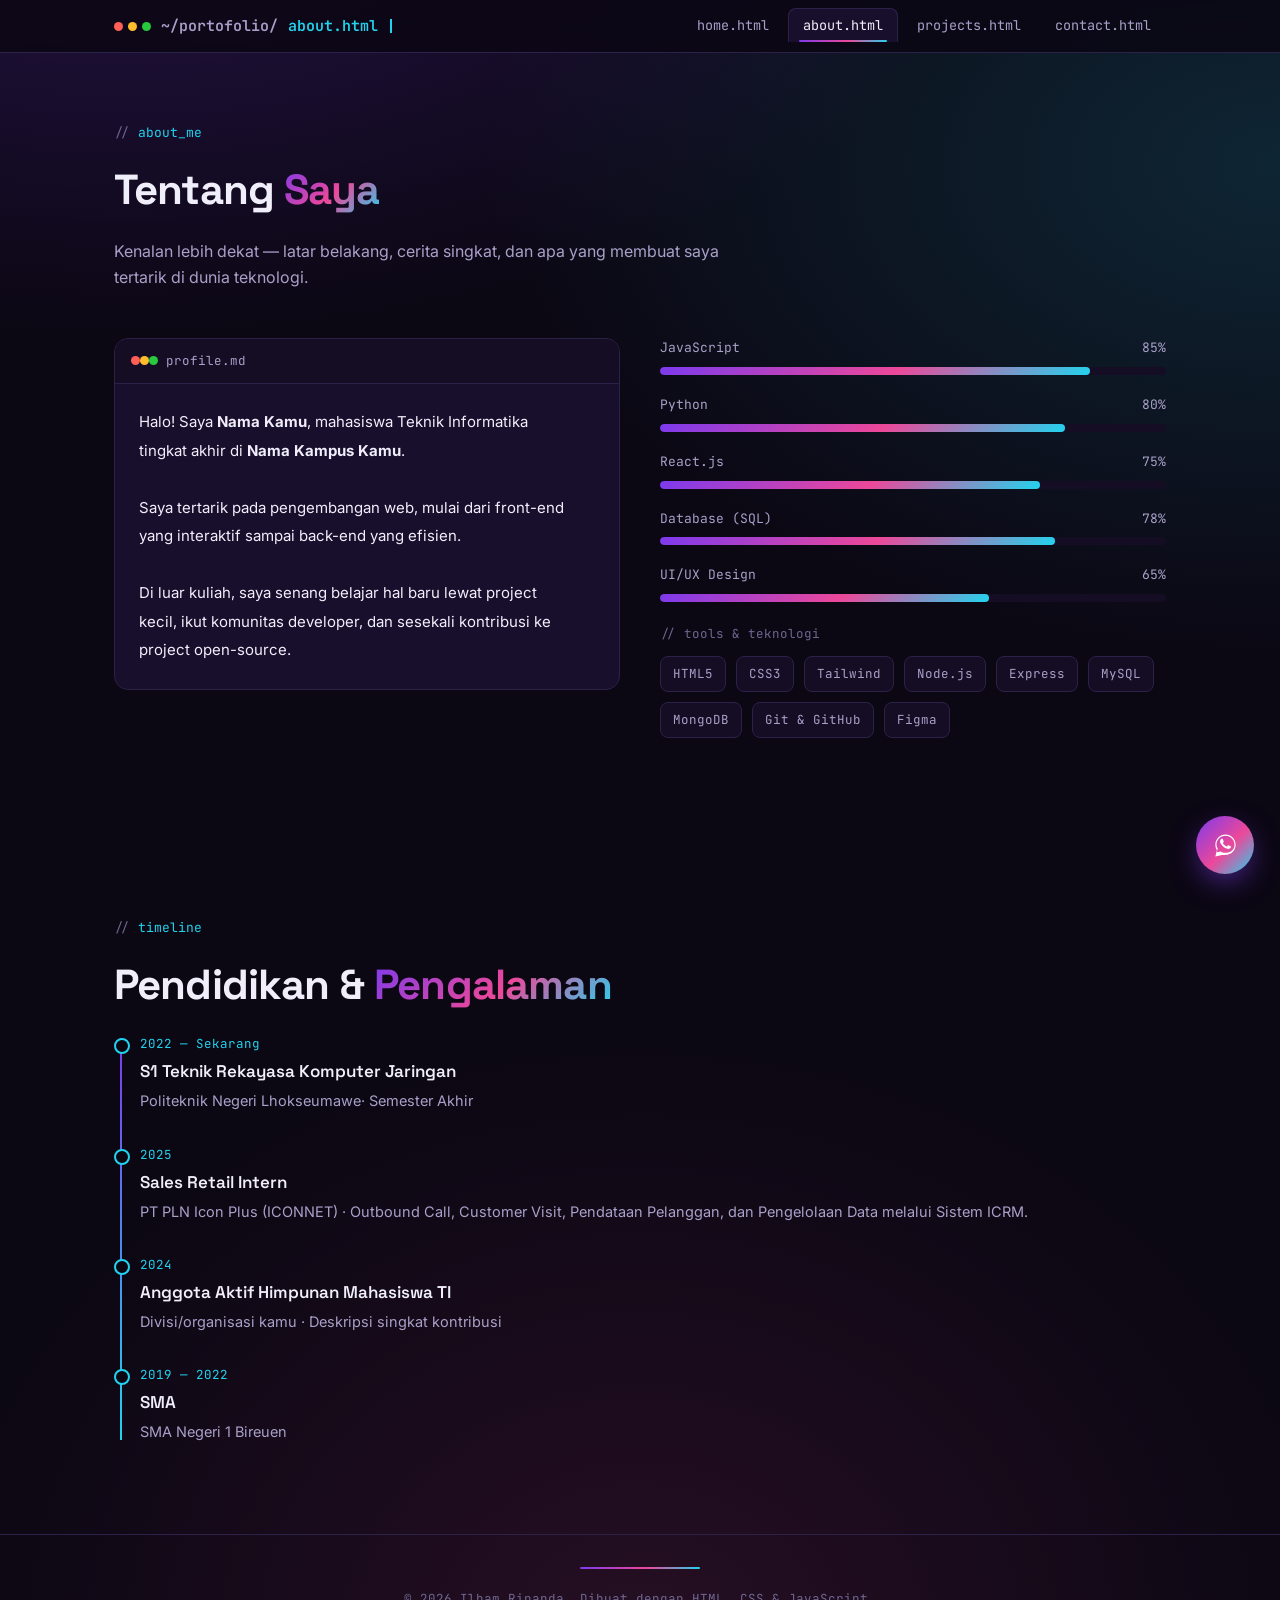
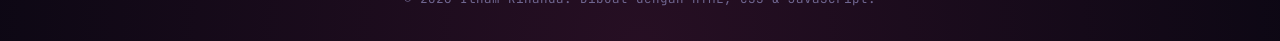
==== about.html @ 205ff051 "first commit: portfolio website" ====
<!DOCTYPE html>
<html lang="id">
<head>
<meta charset="UTF-8">
<meta name="viewport" content="width=device-width, initial-scale=1.0">
<title>Tentang Saya — Ilham Rinanda</title>
<link rel="stylesheet" href="style.css">
</head>
<body>

<nav class="navbar">
  <div class="nav-inner">
    <div class="logo">
      <span class="dots"><span></span><span></span><span></span></span>
      <span class="path">~/portofolio/</span><span class="filename">about.html</span><span class="cursor-blink"></span>
    </div>
    <button class="nav-toggle" aria-label="Buka menu">☰</button>
    <ul class="nav-tabs">
      <li><a href="index.html">home.html</a></li>
      <li><a href="about.html" class="active">about.html</a></li>
      <li><a href="projects.html">projects.html</a></li>
      <li><a href="contact.html">contact.html</a></li>
    </ul>
  </div>
</nav>

<!-- ============ ABOUT ============ -->
<section class="section" style="border-bottom:none; padding-top:70px;">
  <div class="container">
    <p class="section-label">about_me</p>
    <h2 class="section-title">Tentang <span class="gradient-text">Saya</span></h2>
    <p class="section-sub">
      Kenalan lebih dekat — latar belakang, cerita singkat, dan apa yang membuat saya
      tertarik di dunia teknologi.
    </p>

    <div class="two-col">
      <div class="window reveal">
        <div class="window-head">
          <span class="dots"><span></span><span></span><span></span></span>
          profile.md
        </div>
        <div class="window-body">
          <pre style="color: var(--text); font-family: var(--body); font-size: 15px; line-height: 1.9;">Halo! Saya <strong>Nama Kamu</strong>, mahasiswa Teknik Informatika
tingkat akhir di <strong>Nama Kampus Kamu</strong>.

Saya tertarik pada pengembangan web, mulai dari front-end
yang interaktif sampai back-end yang efisien. 

Di luar kuliah, saya senang belajar hal baru lewat project
kecil, ikut komunitas developer, dan sesekali kontribusi ke
project open-source.</pre>
        </div>
      </div>

      <div class="reveal">
        <div class="skill-group">
          <div class="skill-row"><span>JavaScript</span><span>85%</span></div>
          <div class="skill-bar"><div class="skill-fill" data-level="85"></div></div>

          <div class="skill-row"><span>Python</span><span>80%</span></div>
          <div class="skill-bar"><div class="skill-fill" data-level="80"></div></div>

          <div class="skill-row"><span>React.js</span><span>75%</span></div>
          <div class="skill-bar"><div class="skill-fill" data-level="75"></div></div>

          <div class="skill-row"><span>Database (SQL)</span><span>78%</span></div>
          <div class="skill-bar"><div class="skill-fill" data-level="78"></div></div>

          <div class="skill-row"><span>UI/UX Design</span><span>65%</span></div>
          <div class="skill-bar"><div class="skill-fill" data-level="65"></div></div>
        </div>

        <p style="font-family: var(--mono); font-size: 12.5px; color: var(--text-dim); margin-bottom: 12px;">// tools & teknologi</p>
        <div class="tag-cloud">
          <span class="tag">HTML5</span>
          <span class="tag">CSS3</span>
          <span class="tag">Tailwind</span>
          <span class="tag">Node.js</span>
          <span class="tag">Express</span>
          <span class="tag">MySQL</span>
          <span class="tag">MongoDB</span>
          <span class="tag">Git & GitHub</span>
          <span class="tag">Figma</span>
        </div>
      </div>
    </div>
  </div>
</section>

<!-- ============ TIMELINE PENDIDIKAN & PENGALAMAN ============ -->
<section class="section">
  <div class="container">
    <p class="section-label">timeline</p>
    <h2 class="section-title">Pendidikan &amp; <span class="gradient-text">Pengalaman</span></h2>

    <div class="timeline reveal">
      <div class="timeline-item">
        <p class="timeline-date">2022 — Sekarang</p>
        <h3 class="timeline-title">S1 Teknik Rekayasa Komputer Jaringan</h3>
        <p class="timeline-sub">Politeknik Negeri Lhokseumawe· Semester Akhir</p>
      </div>
      <div class="timeline-item">
        <p class="timeline-date">2025</p>
       <h3 class="timeline-title">Sales Retail Intern</h3>
<p class="timeline-sub">
PT PLN Icon Plus (ICONNET) · Outbound Call, Customer Visit, Pendataan Pelanggan, dan Pengelolaan Data melalui Sistem ICRM.
</p>
      </div>
      <div class="timeline-item">
        <p class="timeline-date">2024</p>
        <h3 class="timeline-title">Anggota Aktif Himpunan Mahasiswa TI</h3>
        <p class="timeline-sub">Divisi/organisasi kamu · Deskripsi singkat kontribusi</p>
      </div>
      <div class="timeline-item">
        <p class="timeline-date">2019 — 2022</p>
        <h3 class="timeline-title">SMA </h3>
        <p class="timeline-sub">SMA Negeri 1 Bireuen</p>
      </div>
    </div>
  </div>
</section>

<footer>
  <div class="gradient-line"></div>
  <p>&copy; 2026 Ilham Rinanda. Dibuat dengan HTML, CSS &amp; JavaScript.</p>
</footer>

<a class="wa-float" href="https://wa.me/6282179446793?text=Halo%2C%20saya%20ingin%20bertanya" target="_blank" rel="noopener" aria-label="Hubungi via WhatsApp">
  <span class="wa-tooltip">Chat via WhatsApp</span>
  <svg viewBox="0 0 32 32"><path d="M16.004 3C9.376 3 4 8.373 4 15c0 2.34.68 4.52 1.86 6.36L4 29l7.82-1.82A11.93 11.93 0 0 0 16 27c6.63 0 12-5.37 12-12S22.63 3 16 3zm0 21.7c-1.9 0-3.7-.5-5.26-1.44l-.38-.22-4.64 1.08 1.1-4.52-.25-.4A9.66 9.66 0 0 1 5.3 15c0-5.9 4.8-10.7 10.7-10.7S26.7 9.1 26.7 15 21.9 24.7 16 24.7zm5.85-8.02c-.32-.16-1.9-.94-2.2-1.05-.3-.11-.5-.16-.72.16-.21.32-.82 1.05-1 1.26-.19.21-.37.24-.69.08-.32-.16-1.34-.5-2.55-1.6-.94-.85-1.58-1.9-1.76-2.22-.18-.32-.02-.5.14-.65.14-.14.32-.37.48-.56.16-.19.21-.32.32-.53.11-.21.05-.4-.02-.56-.08-.16-.72-1.74-.99-2.38-.26-.62-.53-.54-.72-.55h-.61c-.21 0-.56.08-.85.4-.29.32-1.11 1.08-1.11 2.64s1.14 3.06 1.3 3.27c.16.21 2.24 3.42 5.42 4.8.76.33 1.35.53 1.81.67.76.24 1.45.21 2 .13.61-.09 1.9-.78 2.17-1.53.27-.75.27-1.4.19-1.53-.08-.13-.29-.21-.61-.37z"/></svg>
</a>

<script src="script.js"></script>
</body>
</html>
---- style.css ----
/* =========================================================
   PORTOFOLIO — TEMA "CODE EDITOR" GRADIENT COLORFUL
   Ganti variabel di :root untuk ubah warna secara global
   ========================================================= */

@import url('https://fonts.googleapis.com/css2?family=Space+Grotesk:wght@500;600;700&family=Inter:wght@400;500;600&family=JetBrains+Mono:wght@400;500;600&display=swap');

:root {
  --bg: #0b0713;
  --bg-alt: #140d24;
  --bg-card: #170f2b;
  --border: #2c2149;

  --primary: #7c3aed;   /* violet */
  --secondary: #ec4899; /* pink/magenta */
  --accent: #22d3ee;    /* cyan */
  --amber: #fbbf24;     /* dipakai sangat sedikit, untuk highlight */

  --text: #f1eefb;
  --text-muted: #a9a0c9;
  --text-dim: #6f6690;

  --gradient: linear-gradient(135deg, var(--primary), var(--secondary) 55%, var(--accent));
  --gradient-soft: linear-gradient(135deg, rgba(124,58,237,0.15), rgba(236,72,153,0.15) 55%, rgba(34,211,238,0.15));

  --radius: 14px;
  --mono: 'JetBrains Mono', monospace;
  --display: 'Space Grotesk', sans-serif;
  --body: 'Inter', sans-serif;
}

* { box-sizing: border-box; margin: 0; padding: 0; }

html { scroll-behavior: smooth; }

body {
  background: var(--bg);
  background-image:
    radial-gradient(ellipse 900px 500px at 10% -10%, rgba(124,58,237,0.25), transparent),
    radial-gradient(ellipse 800px 500px at 100% 10%, rgba(34,211,238,0.15), transparent),
    radial-gradient(ellipse 700px 600px at 50% 100%, rgba(236,72,153,0.12), transparent);
  color: var(--text);
  font-family: var(--body);
  line-height: 1.6;
  min-height: 100vh;
}

a { color: inherit; text-decoration: none; }
ul { list-style: none; }
img { max-width: 100%; display: block; }

::selection { background: var(--primary); color: #fff; }

:focus-visible {
  outline: 2px solid var(--accent);
  outline-offset: 3px;
}

.container {
  max-width: 1100px;
  margin: 0 auto;
  padding: 0 24px;
}

/* ---------- SCROLLBAR ---------- */
::-webkit-scrollbar { width: 10px; }
::-webkit-scrollbar-track { background: var(--bg); }
::-webkit-scrollbar-thumb { background: var(--border); border-radius: 10px; }

/* ---------- NAVBAR (gaya tab editor) ---------- */
.navbar {
  position: sticky;
  top: 0;
  z-index: 100;
  background: rgba(11, 7, 19, 0.85);
  backdrop-filter: blur(10px);
  border-bottom: 1px solid var(--border);
}

.nav-inner {
  display: flex;
  align-items: center;
  justify-content: space-between;
  padding: 14px 24px;
  max-width: 1100px;
  margin: 0 auto;
  gap: 20px;
}

.logo {
  display: flex;
  align-items: center;
  gap: 10px;
  font-family: var(--mono);
  font-weight: 600;
  font-size: 15px;
  white-space: nowrap;
}

.logo .dots { display: flex; gap: 5px; }
.dots span {
  width: 9px; height: 9px; border-radius: 50%;
  display: inline-block;
}
.dots span:nth-child(1) { background: #ff5f56; }
.dots span:nth-child(2) { background: #ffbd2e; }
.dots span:nth-child(3) { background: #27c93f; }

.logo .path { color: var(--text-muted); }
.logo .filename { color: var(--accent); }
.cursor-blink {
  display: inline-block;
  width: 2px;
  height: 14px;
  background: var(--accent);
  margin-left: 2px;
  animation: blink 1s steps(1) infinite;
  vertical-align: middle;
}
@keyframes blink { 50% { opacity: 0; } }

.nav-tabs {
  display: flex;
  gap: 4px;
  font-family: var(--mono);
  font-size: 13.5px;
  flex-wrap: wrap;
}

.nav-tabs a {
  padding: 7px 14px;
  border-radius: 8px 8px 0 0;
  color: var(--text-muted);
  border: 1px solid transparent;
  transition: all .2s ease;
  position: relative;
}

.nav-tabs a:hover { color: var(--text); background: var(--bg-card); }

.nav-tabs a.active {
  color: var(--text);
  background: var(--bg-card);
  border-color: var(--border);
  border-bottom-color: var(--bg-card);
}

.nav-tabs a.active::after {
  content: '';
  position: absolute;
  left: 10px; right: 10px; bottom: -1px;
  height: 2px;
  background: var(--gradient);
  border-radius: 2px;
}

.nav-toggle {
  display: none;
  background: none;
  border: 1px solid var(--border);
  color: var(--text);
  border-radius: 8px;
  padding: 8px 10px;
  font-family: var(--mono);
  cursor: pointer;
}

/* ---------- SECTION HELPERS ---------- */
.section {
  padding: 90px 0;
  border-bottom: 1px solid var(--border);
}

.section-label {
  font-family: var(--mono);
  font-size: 13px;
  color: var(--accent);
  margin-bottom: 12px;
  display: flex;
  align-items: center;
  gap: 8px;
}
.section-label::before { content: '//'; color: var(--text-dim); }

.section-title {
  font-family: var(--display);
  font-size: clamp(28px, 4vw, 42px);
  font-weight: 700;
  margin-bottom: 16px;
  letter-spacing: -0.02em;
}

.gradient-text {
  background: var(--gradient);
  -webkit-background-clip: text;
  background-clip: text;
  color: transparent;
}

.section-sub {
  color: var(--text-muted);
  max-width: 620px;
  margin-bottom: 48px;
  font-size: 16px;
}

/* ---------- BUTTONS ---------- */
.btn {
  display: inline-flex;
  align-items: center;
  gap: 8px;
  padding: 13px 26px;
  border-radius: 10px;
  font-family: var(--mono);
  font-size: 14px;
  font-weight: 500;
  cursor: pointer;
  transition: transform .2s ease, box-shadow .2s ease;
  border: 1px solid transparent;
}

.btn:hover { transform: translateY(-2px); }

.btn-primary {
  background: var(--gradient);
  color: #fff;
  box-shadow: 0 8px 24px -8px rgba(124, 58, 237, 0.6);
}
.btn-primary:hover { box-shadow: 0 12px 28px -8px rgba(236, 72, 153, 0.55); }

.btn-outline {
  background: transparent;
  border-color: var(--border);
  color: var(--text);
}
.btn-outline:hover { border-color: var(--accent); color: var(--accent); }

/* ---------- HERO ---------- */
.hero {
  padding: 110px 0 90px;
  border-bottom: 1px solid var(--border);
}

.hero-prompt {
  font-family: var(--mono);
  color: var(--text-dim);
  font-size: 14px;
  margin-bottom: 18px;
}
.hero-prompt .sym { color: var(--secondary); }

.hero-title {
  font-family: var(--display);
  font-size: clamp(36px, 7vw, 64px);
  font-weight: 700;
  letter-spacing: -0.03em;
  line-height: 1.05;
  margin-bottom: 18px;
}

.hero-role {
  font-family: var(--mono);
  font-size: clamp(15px, 2vw, 19px);
  color: var(--text-muted);
  margin-bottom: 26px;
}
.hero-role .bracket { color: var(--accent); }

.hero-desc {
  max-width: 560px;
  color: var(--text-muted);
  margin-bottom: 36px;
}

.hero-actions { display: flex; gap: 14px; flex-wrap: wrap; margin-bottom: 40px; }

.hero-socials {
  display: flex;
  gap: 16px;
  font-family: var(--mono);
  font-size: 13px;
  color: var(--text-muted);
}
.hero-socials a { display: flex; align-items: center; gap: 6px; transition: color .2s; }
.hero-socials a:hover { color: var(--accent); }
.hero-socials svg { width: 16px; height: 16px; }

/* ---------- TERMINAL / CARD WINDOW ---------- */
.window {
  background: var(--bg-card);
  border: 1px solid var(--border);
  border-radius: var(--radius);
  overflow: hidden;
}

.window-head {
  display: flex;
  align-items: center;
  gap: 8px;
  padding: 12px 16px;
  background: var(--bg-alt);
  border-bottom: 1px solid var(--border);
  font-family: var(--mono);
  font-size: 12.5px;
  color: var(--text-muted);
}

.window-body { padding: 24px; }

.window-body pre {
  font-family: var(--mono);
  font-size: 13.5px;
  color: var(--text-muted);
  white-space: pre-wrap;
  line-height: 1.8;
}
.window-body .key { color: var(--accent); }
.window-body .str { color: var(--amber); }
.window-body .punct { color: var(--text-dim); }

/* ---------- GRID LAYOUTS ---------- */
.two-col {
  display: grid;
  grid-template-columns: 1fr 1fr;
  gap: 40px;
  align-items: start;
}

@media (max-width: 800px) {
  .two-col { grid-template-columns: 1fr; }
}

/* ---------- SKILLS ---------- */
.skill-group { margin-bottom: 22px; }
.skill-group:last-child { margin-bottom: 0; }

.skill-row {
  display: flex;
  justify-content: space-between;
  font-family: var(--mono);
  font-size: 13px;
  margin-bottom: 8px;
  color: var(--text-muted);
}

.skill-bar {
  height: 8px;
  border-radius: 6px;
  background: var(--bg-alt);
  overflow: hidden;
  margin-bottom: 20px;
}

.skill-fill {
  height: 100%;
  border-radius: 6px;
  background: var(--gradient);
  width: 0%;
  transition: width 1.2s ease;
}

.tag-cloud { display: flex; flex-wrap: wrap; gap: 10px; }

.tag {
  font-family: var(--mono);
  font-size: 12.5px;
  padding: 7px 12px;
  border-radius: 8px;
  background: var(--bg-alt);
  border: 1px solid var(--border);
  color: var(--text-muted);
}

/* ---------- TIMELINE (education/experience) ---------- */
.timeline { position: relative; padding-left: 26px; }
.timeline::before {
  content: '';
  position: absolute;
  left: 6px; top: 4px; bottom: 4px;
  width: 2px;
  background: linear-gradient(var(--primary), var(--accent));
}

.timeline-item { position: relative; margin-bottom: 32px; }
.timeline-item:last-child { margin-bottom: 0; }

.timeline-item::before {
  content: '';
  position: absolute;
  left: -26px; top: 4px;
  width: 12px; height: 12px;
  border-radius: 50%;
  background: var(--bg);
  border: 2px solid var(--accent);
}

.timeline-date {
  font-family: var(--mono);
  font-size: 12.5px;
  color: var(--accent);
  margin-bottom: 4px;
}

.timeline-title { font-family: var(--display); font-weight: 600; font-size: 17px; margin-bottom: 4px; }
.timeline-sub { color: var(--text-muted); font-size: 14.5px; }

/* ---------- PROJECT CARDS (gaya file di editor) ---------- */
.project-grid {
  display: grid;
  grid-template-columns: repeat(auto-fit, minmax(300px, 1fr));
  gap: 24px;
}

.project-card {
  background: var(--bg-card);
  border: 1px solid var(--border);
  border-radius: var(--radius);
  overflow: hidden;
  transition: transform .25s ease, border-color .25s ease;
  display: flex;
  flex-direction: column;
}

.project-card:hover {
  transform: translateY(-6px);
  border-color: var(--accent);
}

.project-thumb {
  height: 150px;
  background: var(--gradient-soft);
  display: flex;
  align-items: center;
  justify-content: center;
  font-family: var(--mono);
  font-size: 13px;
  color: var(--text-dim);
  border-bottom: 1px solid var(--border);
}

.project-body { padding: 20px; flex: 1; display: flex; flex-direction: column; }

.project-name {
  font-family: var(--mono);
  font-size: 12px;
  color: var(--secondary);
  margin-bottom: 8px;
}

.project-title {
  font-family: var(--display);
  font-weight: 600;
  font-size: 18.5px;
  margin-bottom: 10px;
}

.project-desc {
  color: var(--text-muted);
  font-size: 14.5px;
  margin-bottom: 16px;
  flex: 1;
}

.project-tags {
  display: flex;
  flex-wrap: wrap;
  gap: 8px;
  margin-bottom: 18px;
}

.project-tags .tag { font-size: 11.5px; padding: 5px 10px; }

.project-links {
  display: flex;
  gap: 16px;
  font-family: var(--mono);
  font-size: 13px;
}
.project-links a { color: var(--accent); display: flex; align-items: center; gap: 6px; }
.project-links a:hover { text-decoration: underline; }

/* ---------- CONTACT ---------- */
.contact-grid {
  display: grid;
  grid-template-columns: 1fr 1fr;
  gap: 40px;
}
@media (max-width: 800px) { .contact-grid { grid-template-columns: 1fr; } }

.contact-list { display: flex; flex-direction: column; gap: 14px; }

.contact-item {
  display: flex;
  align-items: center;
  gap: 14px;
  padding: 14px 18px;
  background: var(--bg-card);
  border: 1px solid var(--border);
  border-radius: 12px;
  transition: border-color .2s ease, transform .2s ease;
}
.contact-item:hover { border-color: var(--accent); transform: translateX(4px); }

.contact-icon {
  width: 38px; height: 38px;
  border-radius: 9px;
  display: flex; align-items: center; justify-content: center;
  background: var(--gradient-soft);
  flex-shrink: 0;
}
.contact-icon svg { width: 19px; height: 19px; }

.contact-text .label { font-family: var(--mono); font-size: 11.5px; color: var(--text-dim); }
.contact-text .value { font-size: 14.5px; color: var(--text); }

/* ---------- FORM ---------- */
.form-group { margin-bottom: 18px; }
.form-group label {
  display: block;
  font-family: var(--mono);
  font-size: 12.5px;
  color: var(--text-muted);
  margin-bottom: 8px;
}
.form-group label .sym { color: var(--secondary); }

.form-group input,
.form-group textarea {
  width: 100%;
  padding: 12px 14px;
  background: var(--bg-alt);
  border: 1px solid var(--border);
  border-radius: 9px;
  color: var(--text);
  font-family: var(--body);
  font-size: 14px;
  transition: border-color .2s ease;
}
.form-group input:focus,
.form-group textarea:focus { border-color: var(--accent); outline: none; }
.form-group textarea { resize: vertical; min-height: 120px; }

/* ---------- FOOTER ---------- */
footer {
  padding: 32px 0;
  text-align: center;
  font-family: var(--mono);
  font-size: 12.5px;
  color: var(--text-dim);
}
footer .gradient-line {
  height: 2px;
  background: var(--gradient);
  max-width: 120px;
  margin: 0 auto 20px;
  border-radius: 2px;
}

/* ---------- WHATSAPP FLOATING BUTTON ---------- */
.wa-float {
  position: fixed;
  bottom: 26px;
  right: 26px;
  width: 58px;
  height: 58px;
  border-radius: 50%;
  background: var(--gradient);
  display: flex;
  align-items: center;
  justify-content: center;
  z-index: 200;
  box-shadow: 0 10px 30px -6px rgba(124, 58, 237, 0.7);
  animation: float-pulse 2.6s ease-in-out infinite;
}
.wa-float svg { width: 27px; height: 27px; fill: #fff; }

.wa-float::before {
  content: '';
  position: absolute;
  inset: -6px;
  border-radius: 50%;
  border: 2px solid var(--accent);
  opacity: 0;
  animation: ring-pulse 2.6s ease-out infinite;
}

@keyframes float-pulse {
  0%, 100% { transform: translateY(0); }
  50% { transform: translateY(-5px); }
}
@keyframes ring-pulse {
  0% { opacity: 0.6; transform: scale(0.9); }
  80% { opacity: 0; transform: scale(1.3); }
  100% { opacity: 0; }
}

.wa-tooltip {
  position: absolute;
  right: 70px;
  background: var(--bg-card);
  border: 1px solid var(--border);
  padding: 8px 14px;
  border-radius: 8px;
  font-family: var(--mono);
  font-size: 12.5px;
  white-space: nowrap;
  opacity: 0;
  pointer-events: none;
  transition: opacity .2s ease;
}
.wa-float:hover .wa-tooltip { opacity: 1; }

/* ---------- REDUCED MOTION ---------- */
@media (prefers-reduced-motion: reduce) {
  * { animation: none !important; transition: none !important; }
  html { scroll-behavior: auto; }
}

/* ---------- RESPONSIVE NAV ---------- */
@media (max-width: 720px) {
  .nav-toggle { display: block; }
  .nav-tabs {
    position: absolute;
    top: 100%; left: 0; right: 0;
    background: var(--bg);
    border-bottom: 1px solid var(--border);
    flex-direction: column;
    padding: 10px;
    display: none;
  }
  .nav-tabs.open { display: flex; }
  .nav-tabs a { border-radius: 8px; }
  .hero-actions { flex-direction: column; align-items: flex-start; }
}
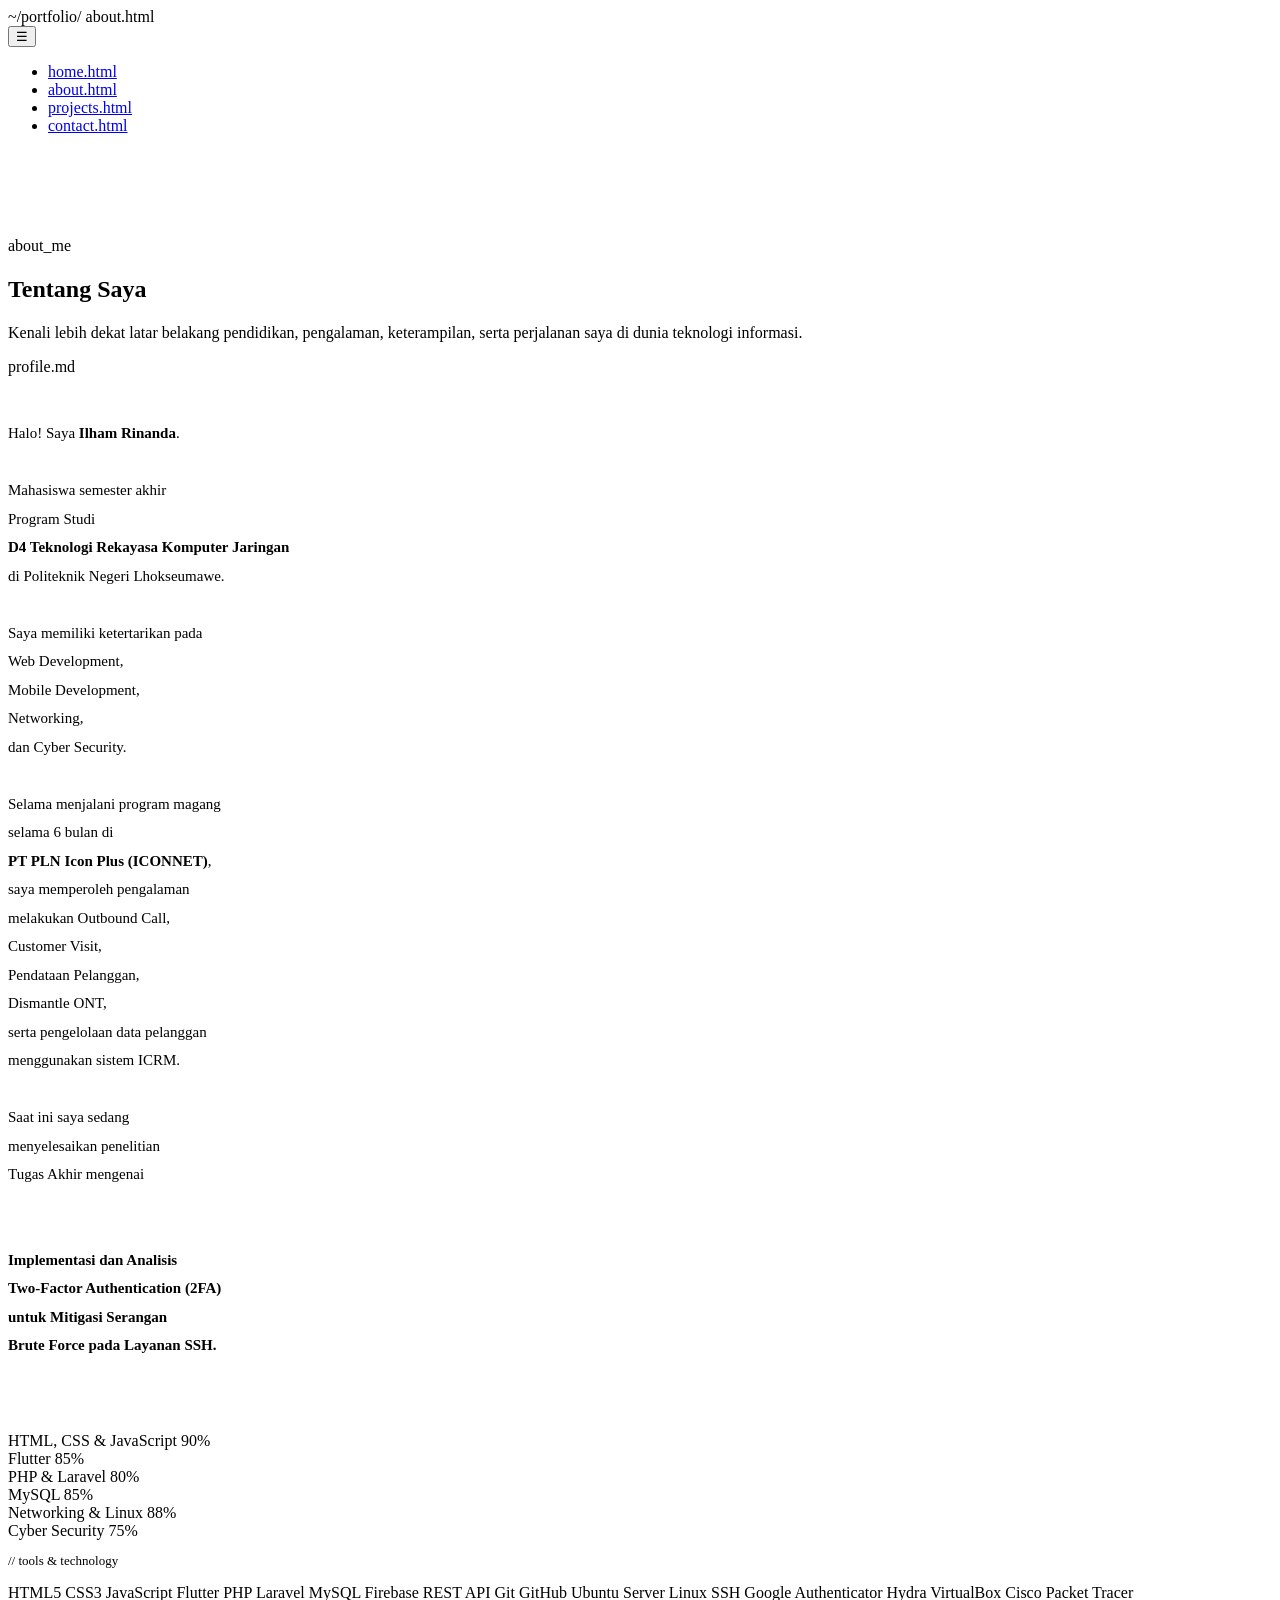
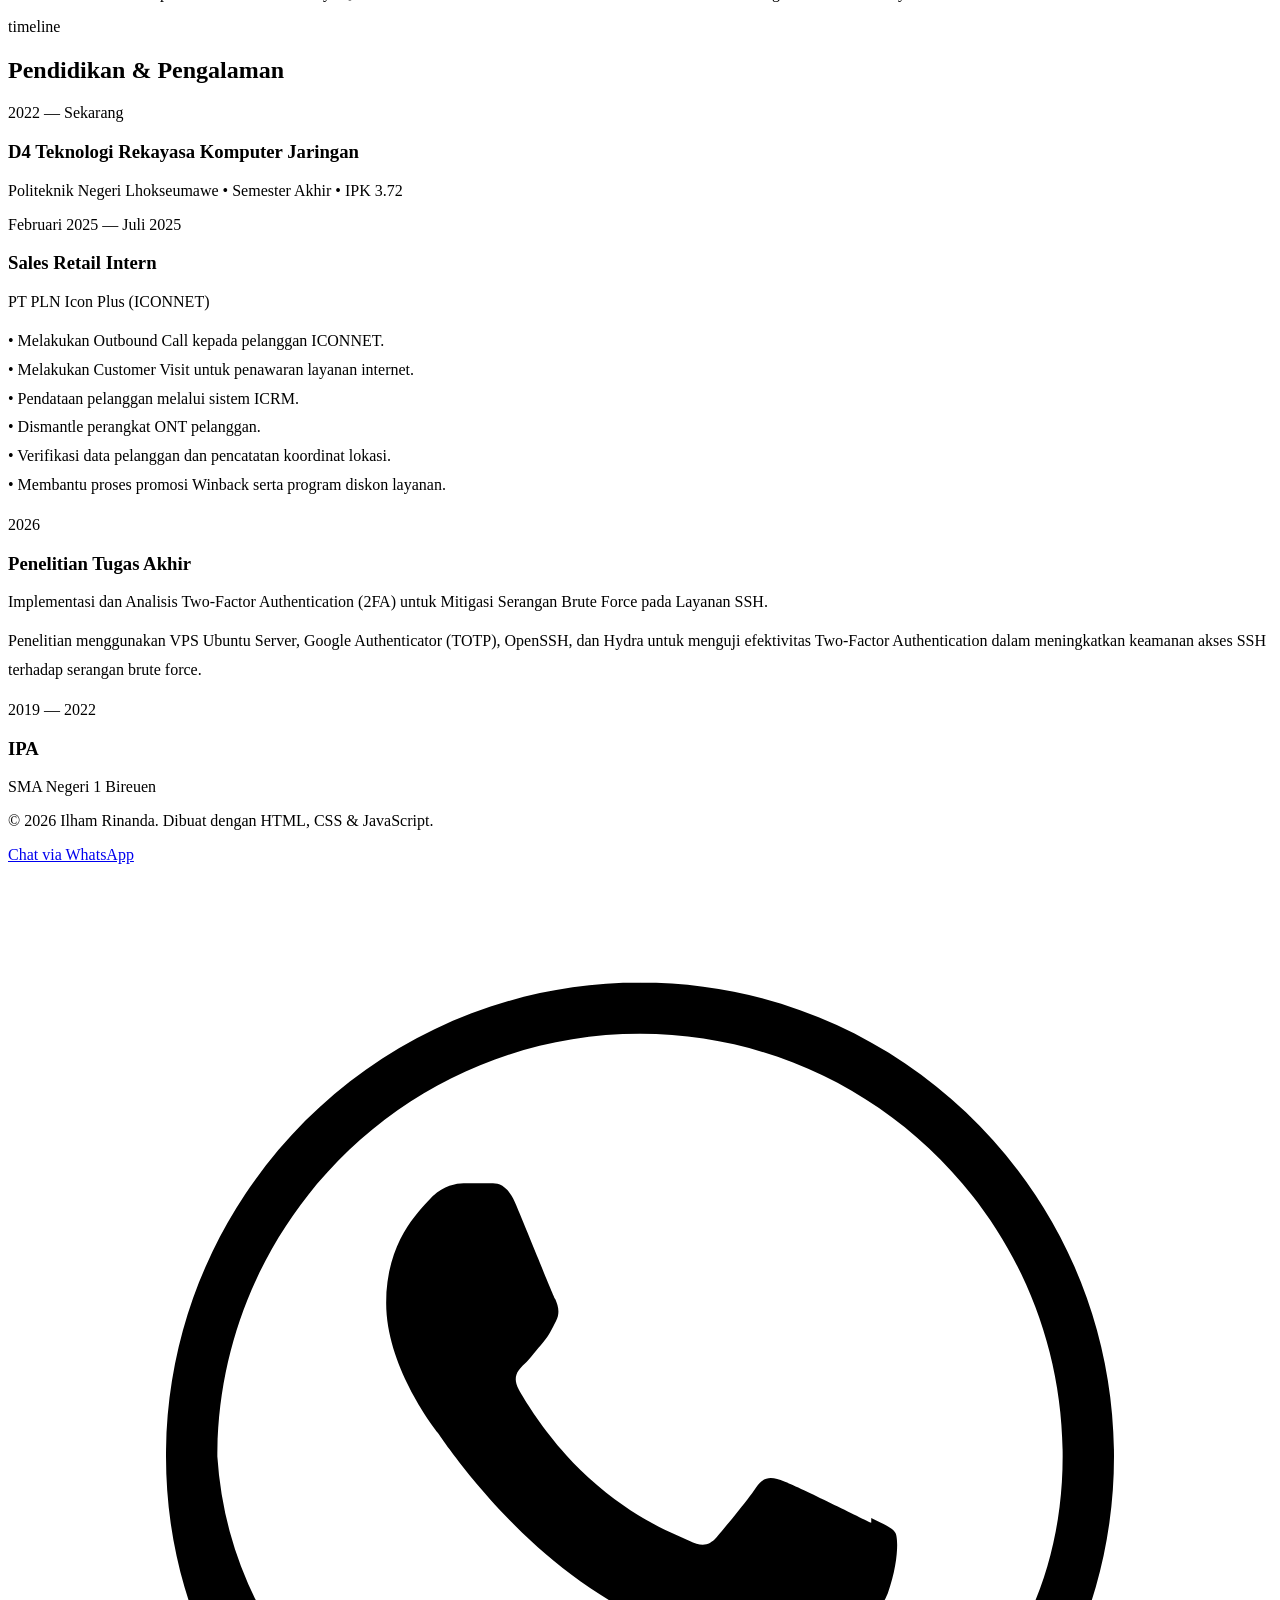
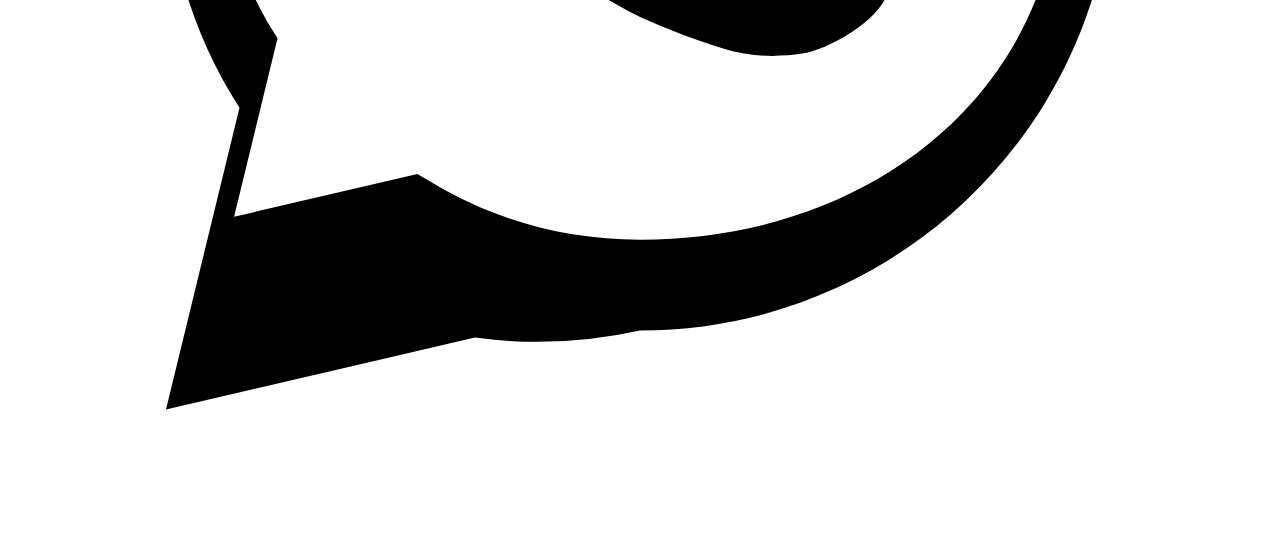
==== commit 03544690: "Update portfolio website" ====
--- a/about.html
+++ b/about.html
@@ -1,136 +1,495 @@
 <!DOCTYPE html>
 <html lang="id">
 <head>
+
 <meta charset="UTF-8">
 <meta name="viewport" content="width=device-width, initial-scale=1.0">
-<title>Tentang Saya — Ilham Rinanda</title>
+
+<title>Tentang Saya | Ilham Rinanda</title>
+
+<meta
+name="description"
+content="Tentang Ilham Rinanda - Mahasiswa D4 Teknologi Rekayasa Komputer Jaringan">
+
 <link rel="stylesheet" href="style.css">
+
+<link rel="preconnect" href="https://fonts.googleapis.com">
+<link rel="preconnect" href="https://fonts.gstatic.com" crossorigin>
+
 </head>
+
 <body>
 
+<!-- ================= NAVBAR ================= -->
+
 <nav class="navbar">
-  <div class="nav-inner">
-    <div class="logo">
-      <span class="dots"><span></span><span></span><span></span></span>
-      <span class="path">~/portofolio/</span><span class="filename">about.html</span><span class="cursor-blink"></span>
-    </div>
-    <button class="nav-toggle" aria-label="Buka menu">☰</button>
-    <ul class="nav-tabs">
-      <li><a href="index.html">home.html</a></li>
-      <li><a href="about.html" class="active">about.html</a></li>
-      <li><a href="projects.html">projects.html</a></li>
-      <li><a href="contact.html">contact.html</a></li>
-    </ul>
-  </div>
+
+<div class="nav-inner">
+
+<div class="logo">
+
+<span class="dots">
+<span></span>
+<span></span>
+<span></span>
+</span>
+
+<span class="path">~/portfolio/</span>
+
+<span class="filename">about.html</span>
+
+<span class="cursor-blink"></span>
+
+</div>
+
+<button class="nav-toggle" aria-label="Menu">
+
+☰
+
+</button>
+
+<ul class="nav-tabs">
+
+<li><a href="index.html">home.html</a></li>
+
+<li><a href="about.html" class="active">about.html</a></li>
+
+<li><a href="projects.html">projects.html</a></li>
+
+<li><a href="contact.html">contact.html</a></li>
+
+</ul>
+
+</div>
+
 </nav>
 
-<!-- ============ ABOUT ============ -->
-<section class="section" style="border-bottom:none; padding-top:70px;">
-  <div class="container">
-    <p class="section-label">about_me</p>
-    <h2 class="section-title">Tentang <span class="gradient-text">Saya</span></h2>
-    <p class="section-sub">
-      Kenalan lebih dekat — latar belakang, cerita singkat, dan apa yang membuat saya
-      tertarik di dunia teknologi.
-    </p>
-
-    <div class="two-col">
-      <div class="window reveal">
-        <div class="window-head">
-          <span class="dots"><span></span><span></span><span></span></span>
-          profile.md
-        </div>
-        <div class="window-body">
-          <pre style="color: var(--text); font-family: var(--body); font-size: 15px; line-height: 1.9;">Halo! Saya <strong>Nama Kamu</strong>, mahasiswa Teknik Informatika
-tingkat akhir di <strong>Nama Kampus Kamu</strong>.
-
-Saya tertarik pada pengembangan web, mulai dari front-end
-yang interaktif sampai back-end yang efisien. 
-
-Di luar kuliah, saya senang belajar hal baru lewat project
-kecil, ikut komunitas developer, dan sesekali kontribusi ke
-project open-source.</pre>
-        </div>
-      </div>
-
-      <div class="reveal">
-        <div class="skill-group">
-          <div class="skill-row"><span>JavaScript</span><span>85%</span></div>
-          <div class="skill-bar"><div class="skill-fill" data-level="85"></div></div>
-
-          <div class="skill-row"><span>Python</span><span>80%</span></div>
-          <div class="skill-bar"><div class="skill-fill" data-level="80"></div></div>
-
-          <div class="skill-row"><span>React.js</span><span>75%</span></div>
-          <div class="skill-bar"><div class="skill-fill" data-level="75"></div></div>
-
-          <div class="skill-row"><span>Database (SQL)</span><span>78%</span></div>
-          <div class="skill-bar"><div class="skill-fill" data-level="78"></div></div>
-
-          <div class="skill-row"><span>UI/UX Design</span><span>65%</span></div>
-          <div class="skill-bar"><div class="skill-fill" data-level="65"></div></div>
-        </div>
-
-        <p style="font-family: var(--mono); font-size: 12.5px; color: var(--text-dim); margin-bottom: 12px;">// tools & teknologi</p>
-        <div class="tag-cloud">
-          <span class="tag">HTML5</span>
-          <span class="tag">CSS3</span>
-          <span class="tag">Tailwind</span>
-          <span class="tag">Node.js</span>
-          <span class="tag">Express</span>
-          <span class="tag">MySQL</span>
-          <span class="tag">MongoDB</span>
-          <span class="tag">Git & GitHub</span>
-          <span class="tag">Figma</span>
-        </div>
-      </div>
-    </div>
-  </div>
+<!-- ================= ABOUT ================= -->
+
+<section class="section" style="padding-top:70px; border-bottom:none;">
+
+<div class="container">
+
+<p class="section-label">
+
+about_me
+
+</p>
+
+<h2 class="section-title">
+
+Tentang
+<span class="gradient-text">
+
+Saya
+
+</span>
+
+</h2>
+
+<p class="section-sub">
+
+Kenali lebih dekat latar belakang pendidikan,
+pengalaman, keterampilan,
+serta perjalanan saya
+di dunia teknologi informasi.
+
+</p>
+
+<div class="two-col">
+
+<!-- ================= PROFILE ================= -->
+
+<div class="window reveal">
+
+<div class="window-head">
+
+<span class="dots">
+<span></span>
+<span></span>
+<span></span>
+</span>
+
+profile.md
+
+</div>
+
+<div class="window-body">
+
+<pre style="color:var(--text);font-family:var(--body);font-size:15px;line-height:1.9;">
+
+Halo! Saya <strong>Ilham Rinanda</strong>.
+
+Mahasiswa semester akhir
+Program Studi
+<strong>D4 Teknologi Rekayasa Komputer Jaringan</strong>
+di Politeknik Negeri Lhokseumawe.
+
+Saya memiliki ketertarikan pada
+Web Development,
+Mobile Development,
+Networking,
+dan Cyber Security.
+
+Selama menjalani program magang
+selama 6 bulan di
+<strong>PT PLN Icon Plus (ICONNET)</strong>,
+saya memperoleh pengalaman
+melakukan Outbound Call,
+Customer Visit,
+Pendataan Pelanggan,
+Dismantle ONT,
+serta pengelolaan data pelanggan
+menggunakan sistem ICRM.
+
+Saat ini saya sedang
+menyelesaikan penelitian
+Tugas Akhir mengenai
+
+<strong>
+Implementasi dan Analisis
+Two-Factor Authentication (2FA)
+untuk Mitigasi Serangan
+Brute Force pada Layanan SSH.
+</strong>
+
+</pre>
+
+</div>
+
+</div>
+
+<!-- ================= SKILLS ================= -->
+
+<div class="reveal">
+
+<div class="skill-group">
+
+<div class="skill-row">
+
+<span>HTML, CSS & JavaScript</span>
+
+<span>90%</span>
+
+</div>
+
+<div class="skill-bar">
+
+<div class="skill-fill" data-level="90"></div>
+
+</div>
+
+<div class="skill-row">
+
+<span>Flutter</span>
+
+<span>85%</span>
+
+</div>
+
+<div class="skill-bar">
+
+<div class="skill-fill" data-level="85"></div>
+
+</div>
+
+<div class="skill-row">
+
+<span>PHP & Laravel</span>
+
+<span>80%</span>
+
+</div>
+
+<div class="skill-bar">
+
+<div class="skill-fill" data-level="80"></div>
+
+</div>
+
+<div class="skill-row">
+
+<span>MySQL</span>
+
+<span>85%</span>
+
+</div>
+
+<div class="skill-bar">
+
+<div class="skill-fill" data-level="85"></div>
+
+</div>
+
+<div class="skill-row">
+
+<span>Networking & Linux</span>
+
+<span>88%</span>
+
+</div>
+
+<div class="skill-bar">
+
+<div class="skill-fill" data-level="88"></div>
+
+</div>
+
+<div class="skill-row">
+
+<span>Cyber Security</span>
+
+<span>75%</span>
+
+</div>
+
+<div class="skill-bar">
+
+<div class="skill-fill" data-level="75"></div>
+
+</div>
+
+</div>
+
+<p style="font-family:var(--mono);font-size:13px;color:var(--text-dim);margin-bottom:15px;">
+
+// tools & technology
+
+</p>
+
+<div class="tag-cloud">
+
+<span class="tag">HTML5</span>
+
+<span class="tag">CSS3</span>
+
+<span class="tag">JavaScript</span>
+
+<span class="tag">Flutter</span>
+
+<span class="tag">PHP</span>
+
+<span class="tag">Laravel</span>
+
+<span class="tag">MySQL</span>
+
+<span class="tag">Firebase</span>
+
+<span class="tag">REST API</span>
+
+<span class="tag">Git</span>
+
+<span class="tag">GitHub</span>
+
+<span class="tag">Ubuntu Server</span>
+
+<span class="tag">Linux</span>
+
+<span class="tag">SSH</span>
+
+<span class="tag">Google Authenticator</span>
+
+<span class="tag">Hydra</span>
+
+<span class="tag">VirtualBox</span>
+
+<span class="tag">Cisco Packet Tracer</span>
+
+</div>
+
+</div>
+
+</div>
+
+</div>
+
 </section>
 
-<!-- ============ TIMELINE PENDIDIKAN & PENGALAMAN ============ -->
+<!-- ================= TIMELINE ================= -->
 <section class="section">
-  <div class="container">
-    <p class="section-label">timeline</p>
-    <h2 class="section-title">Pendidikan &amp; <span class="gradient-text">Pengalaman</span></h2>
-
-    <div class="timeline reveal">
-      <div class="timeline-item">
-        <p class="timeline-date">2022 — Sekarang</p>
-        <h3 class="timeline-title">S1 Teknik Rekayasa Komputer Jaringan</h3>
-        <p class="timeline-sub">Politeknik Negeri Lhokseumawe· Semester Akhir</p>
-      </div>
-      <div class="timeline-item">
-        <p class="timeline-date">2025</p>
-       <h3 class="timeline-title">Sales Retail Intern</h3>
+
+<div class="container">
+
+<p class="section-label">
+
+timeline
+
+</p>
+
+<h2 class="section-title">
+
+Pendidikan &
+<span class="gradient-text">
+
+Pengalaman
+
+</span>
+
+</h2>
+
+<div class="timeline reveal">
+
+<!-- Pendidikan -->
+
+<div class="timeline-item">
+
+<p class="timeline-date">
+
+2022 — Sekarang
+
+</p>
+
+<h3 class="timeline-title">
+
+D4 Teknologi Rekayasa Komputer Jaringan
+
+</h3>
+
 <p class="timeline-sub">
-PT PLN Icon Plus (ICONNET) · Outbound Call, Customer Visit, Pendataan Pelanggan, dan Pengelolaan Data melalui Sistem ICRM.
-</p>
-      </div>
-      <div class="timeline-item">
-        <p class="timeline-date">2024</p>
-        <h3 class="timeline-title">Anggota Aktif Himpunan Mahasiswa TI</h3>
-        <p class="timeline-sub">Divisi/organisasi kamu · Deskripsi singkat kontribusi</p>
-      </div>
-      <div class="timeline-item">
-        <p class="timeline-date">2019 — 2022</p>
-        <h3 class="timeline-title">SMA </h3>
-        <p class="timeline-sub">SMA Negeri 1 Bireuen</p>
-      </div>
-    </div>
-  </div>
+
+Politeknik Negeri Lhokseumawe • Semester Akhir • IPK 3.72
+
+</p>
+
+</div>
+
+<!-- Magang -->
+
+<div class="timeline-item">
+
+<p class="timeline-date">
+
+Februari 2025 — Juli 2025
+
+</p>
+
+<h3 class="timeline-title">
+
+Sales Retail Intern
+
+</h3>
+
+<p class="timeline-sub">
+
+PT PLN Icon Plus (ICONNET)
+
+</p>
+
+<p style="margin-top:10px;color:var(--text-muted);line-height:1.8;">
+
+• Melakukan Outbound Call kepada pelanggan ICONNET.<br>
+
+• Melakukan Customer Visit untuk penawaran layanan internet.<br>
+
+• Pendataan pelanggan melalui sistem ICRM.<br>
+
+• Dismantle perangkat ONT pelanggan.<br>
+
+• Verifikasi data pelanggan dan pencatatan koordinat lokasi.<br>
+
+• Membantu proses promosi Winback serta program diskon layanan.
+
+</p>
+
+</div>
+
+<!-- Tugas Akhir -->
+
+<div class="timeline-item">
+
+<p class="timeline-date">
+
+2026
+
+</p>
+
+<h3 class="timeline-title">
+
+Penelitian Tugas Akhir
+
+</h3>
+
+<p class="timeline-sub">
+
+Implementasi dan Analisis Two-Factor Authentication (2FA)
+untuk Mitigasi Serangan Brute Force pada Layanan SSH.
+
+</p>
+
+<p style="margin-top:10px;color:var(--text-muted);line-height:1.8;">
+
+Penelitian menggunakan VPS Ubuntu Server,
+Google Authenticator (TOTP),
+OpenSSH,
+dan Hydra untuk menguji efektivitas
+Two-Factor Authentication dalam meningkatkan keamanan
+akses SSH terhadap serangan brute force.
+
+</p>
+
+</div>
+
+<!-- SMA -->
+
+<div class="timeline-item">
+
+<p class="timeline-date">
+
+2019 — 2022
+
+</p>
+
+<h3 class="timeline-title">
+
+IPA
+
+</h3>
+
+<p class="timeline-sub">
+
+SMA Negeri 1 Bireuen
+
+</p>
+
+</div>
+
+</div>
+
+</div>
+
 </section>
-
 <footer>
   <div class="gradient-line"></div>
-  <p>&copy; 2026 Ilham Rinanda. Dibuat dengan HTML, CSS &amp; JavaScript.</p>
+
+  <p>
+    © 2026 Ilham Rinanda. Dibuat dengan HTML, CSS &amp; JavaScript.
+  </p>
+
 </footer>
 
-<a class="wa-float" href="https://wa.me/6282179446793?text=Halo%2C%20saya%20ingin%20bertanya" target="_blank" rel="noopener" aria-label="Hubungi via WhatsApp">
-  <span class="wa-tooltip">Chat via WhatsApp</span>
-  <svg viewBox="0 0 32 32"><path d="M16.004 3C9.376 3 4 8.373 4 15c0 2.34.68 4.52 1.86 6.36L4 29l7.82-1.82A11.93 11.93 0 0 0 16 27c6.63 0 12-5.37 12-12S22.63 3 16 3zm0 21.7c-1.9 0-3.7-.5-5.26-1.44l-.38-.22-4.64 1.08 1.1-4.52-.25-.4A9.66 9.66 0 0 1 5.3 15c0-5.9 4.8-10.7 10.7-10.7S26.7 9.1 26.7 15 21.9 24.7 16 24.7zm5.85-8.02c-.32-.16-1.9-.94-2.2-1.05-.3-.11-.5-.16-.72.16-.21.32-.82 1.05-1 1.26-.19.21-.37.24-.69.08-.32-.16-1.34-.5-2.55-1.6-.94-.85-1.58-1.9-1.76-2.22-.18-.32-.02-.5.14-.65.14-.14.32-.37.48-.56.16-.19.21-.32.32-.53.11-.21.05-.4-.02-.56-.08-.16-.72-1.74-.99-2.38-.26-.62-.53-.54-.72-.55h-.61c-.21 0-.56.08-.85.4-.29.32-1.11 1.08-1.11 2.64s1.14 3.06 1.3 3.27c.16.21 2.24 3.42 5.42 4.8.76.33 1.35.53 1.81.67.76.24 1.45.21 2 .13.61-.09 1.9-.78 2.17-1.53.27-.75.27-1.4.19-1.53-.08-.13-.29-.21-.61-.37z"/></svg>
+<!-- ================= WHATSAPP FLOAT ================= -->
+
+<a class="wa-float"
+href="https://wa.me/6282179446793?text=Halo%20Ilham,%20saya%20tertarik%20dengan%20portofolio%20Anda."
+target="_blank"
+rel="noopener"
+aria-label="Hubungi via WhatsApp">
+
+<span class="wa-tooltip">
+
+Chat via WhatsApp
+
+</span>
+
+<svg viewBox="0 0 32 32">
+
+<path d="M16.004 3C9.376 3 4 8.373 4 15c0 2.34.68 4.52 1.86 6.36L4 29l7.82-1.82A11.93 11.93 0 0 0 16 27c6.63 0 12-5.37 12-12S22.63 3 16 3zm0 21.7c-1.9 0-3.7-.5-5.26-1.44l-.38-.22-4.64 1.08 1.1-4.52-.25-.4A9.66 9.66 0 0 1 5.3 15c0-5.9 4.8-10.7 10.7-10.7S26.7 9.1 26.7 15 21.9 24.7 16 24.7zm5.85-8.02c-.32-.16-1.9-.94-2.2-1.05-.3-.11-.5-.16-.72.16-.21.32-.82 1.05-1 1.26-.19.21-.37.24-.69.08-.32-.16-1.34-.5-2.55-1.6-.94-.85-1.58-1.9-1.76-2.22-.18-.32-.02-.5.14-.65.14-.14.32-.37.48-.56.16-.19.21-.32.32-.53.11-.21.05-.4-.02-.56-.08-.16-.72-1.74-.99-2.38-.26-.62-.53-.54-.72-.55h-.61c-.21 0-.56.08-.85.4-.29.32-1.11 1.08-1.11 2.64s1.14 3.06 1.3 3.27c.16.21 2.24 3.42 5.42 4.8.76.33 1.35.53 1.81.67.76.24 1.45.21 2 .13.61-.09 1.9-.78 2.17-1.53.27-.75.27-1.4.19-1.53-.08-.13-.29-.21-.61-.37z"/>
+
+</svg>
+
 </a>
 
 <script src="script.js"></script>
+
 </body>
 </html>
--- a/style.css
+++ b/style.css
@@ -1,634 +1,400 @@
-/* =========================================================
-   PORTOFOLIO — TEMA "CODE EDITOR" GRADIENT COLORFUL
-   Ganti variabel di :root untuk ubah warna secara global
-   ========================================================= */
-
-@import url('https://fonts.googleapis.com/css2?family=Space+Grotesk:wght@500;600;700&family=Inter:wght@400;500;600&family=JetBrains+Mono:wght@400;500;600&display=swap');
-
-:root {
-  --bg: #0b0713;
-  --bg-alt: #140d24;
-  --bg-card: #170f2b;
-  --border: #2c2149;
-
-  --primary: #7c3aed;   /* violet */
-  --secondary: #ec4899; /* pink/magenta */
-  --accent: #22d3ee;    /* cyan */
-  --amber: #fbbf24;     /* dipakai sangat sedikit, untuk highlight */
-
-  --text: #f1eefb;
-  --text-muted: #a9a0c9;
-  --text-dim: #6f6690;
-
-  --gradient: linear-gradient(135deg, var(--primary), var(--secondary) 55%, var(--accent));
-  --gradient-soft: linear-gradient(135deg, rgba(124,58,237,0.15), rgba(236,72,153,0.15) 55%, rgba(34,211,238,0.15));
-
-  --radius: 14px;
-  --mono: 'JetBrains Mono', monospace;
-  --display: 'Space Grotesk', sans-serif;
-  --body: 'Inter', sans-serif;
-}
-
-* { box-sizing: border-box; margin: 0; padding: 0; }
-
-html { scroll-behavior: smooth; }
-
-body {
-  background: var(--bg);
-  background-image:
-    radial-gradient(ellipse 900px 500px at 10% -10%, rgba(124,58,237,0.25), transparent),
-    radial-gradient(ellipse 800px 500px at 100% 10%, rgba(34,211,238,0.15), transparent),
-    radial-gradient(ellipse 700px 600px at 50% 100%, rgba(236,72,153,0.12), transparent);
-  color: var(--text);
-  font-family: var(--body);
-  line-height: 1.6;
-  min-height: 100vh;
-}
-
-a { color: inherit; text-decoration: none; }
-ul { list-style: none; }
-img { max-width: 100%; display: block; }
-
-::selection { background: var(--primary); color: #fff; }
-
-:focus-visible {
-  outline: 2px solid var(--accent);
-  outline-offset: 3px;
-}
-
-.container {
-  max-width: 1100px;
-  margin: 0 auto;
-  padding: 0 24px;
-}
-
-/* ---------- SCROLLBAR ---------- */
-::-webkit-scrollbar { width: 10px; }
-::-webkit-scrollbar-track { background: var(--bg); }
-::-webkit-scrollbar-thumb { background: var(--border); border-radius: 10px; }
-
-/* ---------- NAVBAR (gaya tab editor) ---------- */
-.navbar {
-  position: sticky;
-  top: 0;
-  z-index: 100;
-  background: rgba(11, 7, 19, 0.85);
-  backdrop-filter: blur(10px);
-  border-bottom: 1px solid var(--border);
-}
-
-.nav-inner {
-  display: flex;
-  align-items: center;
-  justify-content: space-between;
-  padding: 14px 24px;
-  max-width: 1100px;
-  margin: 0 auto;
-  gap: 20px;
-}
-
-.logo {
-  display: flex;
-  align-items: center;
-  gap: 10px;
-  font-family: var(--mono);
-  font-weight: 600;
-  font-size: 15px;
-  white-space: nowrap;
-}
-
-.logo .dots { display: flex; gap: 5px; }
-.dots span {
-  width: 9px; height: 9px; border-radius: 50%;
-  display: inline-block;
-}
-.dots span:nth-child(1) { background: #ff5f56; }
-.dots span:nth-child(2) { background: #ffbd2e; }
-.dots span:nth-child(3) { background: #27c93f; }
-
-.logo .path { color: var(--text-muted); }
-.logo .filename { color: var(--accent); }
-.cursor-blink {
-  display: inline-block;
-  width: 2px;
-  height: 14px;
-  background: var(--accent);
-  margin-left: 2px;
-  animation: blink 1s steps(1) infinite;
-  vertical-align: middle;
-}
-@keyframes blink { 50% { opacity: 0; } }
-
-.nav-tabs {
-  display: flex;
-  gap: 4px;
-  font-family: var(--mono);
-  font-size: 13.5px;
-  flex-wrap: wrap;
-}
-
-.nav-tabs a {
-  padding: 7px 14px;
-  border-radius: 8px 8px 0 0;
-  color: var(--text-muted);
-  border: 1px solid transparent;
-  transition: all .2s ease;
-  position: relative;
-}
-
-.nav-tabs a:hover { color: var(--text); background: var(--bg-card); }
-
-.nav-tabs a.active {
-  color: var(--text);
-  background: var(--bg-card);
-  border-color: var(--border);
-  border-bottom-color: var(--bg-card);
-}
-
-.nav-tabs a.active::after {
-  content: '';
-  position: absolute;
-  left: 10px; right: 10px; bottom: -1px;
-  height: 2px;
-  background: var(--gradient);
-  border-radius: 2px;
-}
-
-.nav-toggle {
-  display: none;
-  background: none;
-  border: 1px solid var(--border);
-  color: var(--text);
-  border-radius: 8px;
-  padding: 8px 10px;
-  font-family: var(--mono);
-  cursor: pointer;
-}
-
-/* ---------- SECTION HELPERS ---------- */
-.section {
-  padding: 90px 0;
-  border-bottom: 1px solid var(--border);
-}
-
-.section-label {
-  font-family: var(--mono);
-  font-size: 13px;
-  color: var(--accent);
-  margin-bottom: 12px;
-  display: flex;
-  align-items: center;
-  gap: 8px;
-}
-.section-label::before { content: '//'; color: var(--text-dim); }
-
-.section-title {
-  font-family: var(--display);
-  font-size: clamp(28px, 4vw, 42px);
-  font-weight: 700;
-  margin-bottom: 16px;
-  letter-spacing: -0.02em;
-}
-
-.gradient-text {
-  background: var(--gradient);
-  -webkit-background-clip: text;
-  background-clip: text;
-  color: transparent;
-}
-
-.section-sub {
-  color: var(--text-muted);
-  max-width: 620px;
-  margin-bottom: 48px;
-  font-size: 16px;
-}
-
-/* ---------- BUTTONS ---------- */
-.btn {
-  display: inline-flex;
-  align-items: center;
-  gap: 8px;
-  padding: 13px 26px;
-  border-radius: 10px;
-  font-family: var(--mono);
-  font-size: 14px;
-  font-weight: 500;
-  cursor: pointer;
-  transition: transform .2s ease, box-shadow .2s ease;
-  border: 1px solid transparent;
-}
-
-.btn:hover { transform: translateY(-2px); }
-
-.btn-primary {
-  background: var(--gradient);
-  color: #fff;
-  box-shadow: 0 8px 24px -8px rgba(124, 58, 237, 0.6);
-}
-.btn-primary:hover { box-shadow: 0 12px 28px -8px rgba(236, 72, 153, 0.55); }
-
-.btn-outline {
-  background: transparent;
-  border-color: var(--border);
-  color: var(--text);
-}
-.btn-outline:hover { border-color: var(--accent); color: var(--accent); }
-
-/* ---------- HERO ---------- */
-.hero {
-  padding: 110px 0 90px;
-  border-bottom: 1px solid var(--border);
-}
-
-.hero-prompt {
-  font-family: var(--mono);
-  color: var(--text-dim);
-  font-size: 14px;
-  margin-bottom: 18px;
-}
-.hero-prompt .sym { color: var(--secondary); }
-
-.hero-title {
-  font-family: var(--display);
-  font-size: clamp(36px, 7vw, 64px);
-  font-weight: 700;
-  letter-spacing: -0.03em;
-  line-height: 1.05;
-  margin-bottom: 18px;
-}
-
-.hero-role {
-  font-family: var(--mono);
-  font-size: clamp(15px, 2vw, 19px);
-  color: var(--text-muted);
-  margin-bottom: 26px;
-}
-.hero-role .bracket { color: var(--accent); }
-
-.hero-desc {
-  max-width: 560px;
-  color: var(--text-muted);
-  margin-bottom: 36px;
-}
-
-.hero-actions { display: flex; gap: 14px; flex-wrap: wrap; margin-bottom: 40px; }
-
-.hero-socials {
-  display: flex;
-  gap: 16px;
-  font-family: var(--mono);
-  font-size: 13px;
-  color: var(--text-muted);
-}
-.hero-socials a { display: flex; align-items: center; gap: 6px; transition: color .2s; }
-.hero-socials a:hover { color: var(--accent); }
-.hero-socials svg { width: 16px; height: 16px; }
-
-/* ---------- TERMINAL / CARD WINDOW ---------- */
-.window {
-  background: var(--bg-card);
-  border: 1px solid var(--border);
-  border-radius: var(--radius);
-  overflow: hidden;
-}
-
-.window-head {
-  display: flex;
-  align-items: center;
-  gap: 8px;
-  padding: 12px 16px;
-  background: var(--bg-alt);
-  border-bottom: 1px solid var(--border);
-  font-family: var(--mono);
-  font-size: 12.5px;
-  color: var(--text-muted);
-}
-
-.window-body { padding: 24px; }
-
-.window-body pre {
-  font-family: var(--mono);
-  font-size: 13.5px;
-  color: var(--text-muted);
-  white-space: pre-wrap;
-  line-height: 1.8;
-}
-.window-body .key { color: var(--accent); }
-.window-body .str { color: var(--amber); }
-.window-body .punct { color: var(--text-dim); }
-
-/* ---------- GRID LAYOUTS ---------- */
-.two-col {
-  display: grid;
-  grid-template-columns: 1fr 1fr;
-  gap: 40px;
-  align-items: start;
-}
-
-@media (max-width: 800px) {
-  .two-col { grid-template-columns: 1fr; }
-}
-
-/* ---------- SKILLS ---------- */
-.skill-group { margin-bottom: 22px; }
-.skill-group:last-child { margin-bottom: 0; }
-
-.skill-row {
-  display: flex;
-  justify-content: space-between;
-  font-family: var(--mono);
-  font-size: 13px;
-  margin-bottom: 8px;
-  color: var(--text-muted);
-}
-
-.skill-bar {
-  height: 8px;
-  border-radius: 6px;
-  background: var(--bg-alt);
-  overflow: hidden;
-  margin-bottom: 20px;
-}
-
-.skill-fill {
-  height: 100%;
-  border-radius: 6px;
-  background: var(--gradient);
-  width: 0%;
-  transition: width 1.2s ease;
-}
-
-.tag-cloud { display: flex; flex-wrap: wrap; gap: 10px; }
-
-.tag {
-  font-family: var(--mono);
-  font-size: 12.5px;
-  padding: 7px 12px;
-  border-radius: 8px;
-  background: var(--bg-alt);
-  border: 1px solid var(--border);
-  color: var(--text-muted);
-}
-
-/* ---------- TIMELINE (education/experience) ---------- */
-.timeline { position: relative; padding-left: 26px; }
-.timeline::before {
-  content: '';
-  position: absolute;
-  left: 6px; top: 4px; bottom: 4px;
-  width: 2px;
-  background: linear-gradient(var(--primary), var(--accent));
-}
-
-.timeline-item { position: relative; margin-bottom: 32px; }
-.timeline-item:last-child { margin-bottom: 0; }
-
-.timeline-item::before {
-  content: '';
-  position: absolute;
-  left: -26px; top: 4px;
-  width: 12px; height: 12px;
-  border-radius: 50%;
-  background: var(--bg);
-  border: 2px solid var(--accent);
-}
-
-.timeline-date {
-  font-family: var(--mono);
-  font-size: 12.5px;
-  color: var(--accent);
-  margin-bottom: 4px;
-}
-
-.timeline-title { font-family: var(--display); font-weight: 600; font-size: 17px; margin-bottom: 4px; }
-.timeline-sub { color: var(--text-muted); font-size: 14.5px; }
-
-/* ---------- PROJECT CARDS (gaya file di editor) ---------- */
-.project-grid {
-  display: grid;
-  grid-template-columns: repeat(auto-fit, minmax(300px, 1fr));
-  gap: 24px;
-}
-
-.project-card {
-  background: var(--bg-card);
-  border: 1px solid var(--border);
-  border-radius: var(--radius);
-  overflow: hidden;
-  transition: transform .25s ease, border-color .25s ease;
-  display: flex;
-  flex-direction: column;
-}
-
-.project-card:hover {
-  transform: translateY(-6px);
-  border-color: var(--accent);
-}
-
-.project-thumb {
-  height: 150px;
-  background: var(--gradient-soft);
-  display: flex;
-  align-items: center;
-  justify-content: center;
-  font-family: var(--mono);
-  font-size: 13px;
-  color: var(--text-dim);
-  border-bottom: 1px solid var(--border);
-}
-
-.project-body { padding: 20px; flex: 1; display: flex; flex-direction: column; }
-
-.project-name {
-  font-family: var(--mono);
-  font-size: 12px;
-  color: var(--secondary);
-  margin-bottom: 8px;
-}
-
-.project-title {
-  font-family: var(--display);
-  font-weight: 600;
-  font-size: 18.5px;
-  margin-bottom: 10px;
-}
-
-.project-desc {
-  color: var(--text-muted);
-  font-size: 14.5px;
-  margin-bottom: 16px;
-  flex: 1;
-}
-
-.project-tags {
-  display: flex;
-  flex-wrap: wrap;
-  gap: 8px;
-  margin-bottom: 18px;
-}
-
-.project-tags .tag { font-size: 11.5px; padding: 5px 10px; }
-
-.project-links {
-  display: flex;
-  gap: 16px;
-  font-family: var(--mono);
-  font-size: 13px;
-}
-.project-links a { color: var(--accent); display: flex; align-items: center; gap: 6px; }
-.project-links a:hover { text-decoration: underline; }
-
-/* ---------- CONTACT ---------- */
-.contact-grid {
-  display: grid;
-  grid-template-columns: 1fr 1fr;
-  gap: 40px;
-}
-@media (max-width: 800px) { .contact-grid { grid-template-columns: 1fr; } }
-
-.contact-list { display: flex; flex-direction: column; gap: 14px; }
-
-.contact-item {
-  display: flex;
-  align-items: center;
-  gap: 14px;
-  padding: 14px 18px;
-  background: var(--bg-card);
-  border: 1px solid var(--border);
-  border-radius: 12px;
-  transition: border-color .2s ease, transform .2s ease;
-}
-.contact-item:hover { border-color: var(--accent); transform: translateX(4px); }
-
-.contact-icon {
-  width: 38px; height: 38px;
-  border-radius: 9px;
-  display: flex; align-items: center; justify-content: center;
-  background: var(--gradient-soft);
-  flex-shrink: 0;
-}
-.contact-icon svg { width: 19px; height: 19px; }
-
-.contact-text .label { font-family: var(--mono); font-size: 11.5px; color: var(--text-dim); }
-.contact-text .value { font-size: 14.5px; color: var(--text); }
-
-/* ---------- FORM ---------- */
-.form-group { margin-bottom: 18px; }
-.form-group label {
-  display: block;
-  font-family: var(--mono);
-  font-size: 12.5px;
-  color: var(--text-muted);
-  margin-bottom: 8px;
-}
-.form-group label .sym { color: var(--secondary); }
-
-.form-group input,
-.form-group textarea {
-  width: 100%;
-  padding: 12px 14px;
-  background: var(--bg-alt);
-  border: 1px solid var(--border);
-  border-radius: 9px;
-  color: var(--text);
-  font-family: var(--body);
-  font-size: 14px;
-  transition: border-color .2s ease;
-}
-.form-group input:focus,
-.form-group textarea:focus { border-color: var(--accent); outline: none; }
-.form-group textarea { resize: vertical; min-height: 120px; }
-
-/* ---------- FOOTER ---------- */
-footer {
-  padding: 32px 0;
-  text-align: center;
-  font-family: var(--mono);
-  font-size: 12.5px;
-  color: var(--text-dim);
-}
-footer .gradient-line {
-  height: 2px;
-  background: var(--gradient);
-  max-width: 120px;
-  margin: 0 auto 20px;
-  border-radius: 2px;
-}
-
-/* ---------- WHATSAPP FLOATING BUTTON ---------- */
-.wa-float {
-  position: fixed;
-  bottom: 26px;
-  right: 26px;
-  width: 58px;
-  height: 58px;
-  border-radius: 50%;
-  background: var(--gradient);
-  display: flex;
-  align-items: center;
-  justify-content: center;
-  z-index: 200;
-  box-shadow: 0 10px 30px -6px rgba(124, 58, 237, 0.7);
-  animation: float-pulse 2.6s ease-in-out infinite;
-}
-.wa-float svg { width: 27px; height: 27px; fill: #fff; }
-
-.wa-float::before {
-  content: '';
-  position: absolute;
-  inset: -6px;
-  border-radius: 50%;
-  border: 2px solid var(--accent);
-  opacity: 0;
-  animation: ring-pulse 2.6s ease-out infinite;
-}
-
-@keyframes float-pulse {
-  0%, 100% { transform: translateY(0); }
-  50% { transform: translateY(-5px); }
-}
-@keyframes ring-pulse {
-  0% { opacity: 0.6; transform: scale(0.9); }
-  80% { opacity: 0; transform: scale(1.3); }
-  100% { opacity: 0; }
-}
-
-.wa-tooltip {
-  position: absolute;
-  right: 70px;
-  background: var(--bg-card);
-  border: 1px solid var(--border);
-  padding: 8px 14px;
-  border-radius: 8px;
-  font-family: var(--mono);
-  font-size: 12.5px;
-  white-space: nowrap;
-  opacity: 0;
-  pointer-events: none;
-  transition: opacity .2s ease;
-}
-.wa-float:hover .wa-tooltip { opacity: 1; }
-
-/* ---------- REDUCED MOTION ---------- */
-@media (prefers-reduced-motion: reduce) {
-  * { animation: none !important; transition: none !important; }
-  html { scroll-behavior: auto; }
-}
-
-/* ---------- RESPONSIVE NAV ---------- */
-@media (max-width: 720px) {
-  .nav-toggle { display: block; }
-  .nav-tabs {
-    position: absolute;
-    top: 100%; left: 0; right: 0;
-    background: var(--bg);
-    border-bottom: 1px solid var(--border);
-    flex-direction: column;
-    padding: 10px;
-    display: none;
-  }
-  .nav-tabs.open { display: flex; }
-  .nav-tabs a { border-radius: 8px; }
-  .hero-actions { flex-direction: column; align-items: flex-start; }
-}
+/* =======================================================
+   TAMBAHAN CSS PORTFOLIO ILHAM
+   (Tambahkan di PALING BAWAH style.css Claude)
+======================================================= */
+
+/* ================= HERO GRID ================= */
+
+.hero-grid{
+display:grid;
+grid-template-columns:1.2fr .8fr;
+gap:60px;
+align-items:center;
+}
+
+@media(max-width:900px){
+
+.hero-grid{
+
+grid-template-columns:1fr;
+
+text-align:center;
+
+}
+
+.hero-desc{
+
+margin:auto;
+
+}
+
+.hero-actions{
+
+justify-content:center;
+
+}
+
+.hero-socials{
+
+justify-content:center;
+
+}
+
+.hero-stats{
+
+justify-content:center;
+
+}
+
+}
+
+/* ================= FOTO PROFIL ================= */
+
+.hero-image{
+
+display:flex;
+
+justify-content:center;
+
+align-items:center;
+
+position:relative;
+
+}
+
+.profile-card{
+
+position:relative;
+
+width:320px;
+
+height:320px;
+
+border-radius:30px;
+
+background:var(--gradient-soft);
+
+border:1px solid var(--border);
+
+display:flex;
+
+justify-content:center;
+
+align-items:center;
+
+overflow:hidden;
+
+backdrop-filter:blur(12px);
+
+}
+
+.profile-card img{
+
+width:260px;
+
+height:260px;
+
+object-fit:cover;
+
+border-radius:50%;
+
+border:5px solid rgba(255,255,255,.08);
+
+z-index:2;
+
+}
+
+.profile-glow{
+
+position:absolute;
+
+width:230px;
+
+height:230px;
+
+border-radius:50%;
+
+background:radial-gradient(circle,
+rgba(124,58,237,.6),
+rgba(34,211,238,.15),
+transparent);
+
+filter:blur(35px);
+
+animation:floatGlow 5s ease-in-out infinite;
+
+}
+
+@keyframes floatGlow{
+
+0%{
+
+transform:translateY(0);
+
+}
+
+50%{
+
+transform:translateY(-15px);
+
+}
+
+100%{
+
+transform:translateY(0);
+
+}
+
+}
+
+/* ================= STATISTIK ================= */
+
+.hero-stats{
+
+display:flex;
+
+gap:18px;
+
+margin-top:45px;
+
+flex-wrap:wrap;
+
+}
+
+.stat-card{
+
+background:var(--bg-card);
+
+border:1px solid var(--border);
+
+padding:18px;
+
+border-radius:15px;
+
+min-width:110px;
+
+text-align:center;
+
+transition:.35s;
+
+}
+
+.stat-card:hover{
+
+transform:translateY(-6px);
+
+border-color:var(--accent);
+
+box-shadow:0 12px 30px rgba(124,58,237,.2);
+
+}
+
+.stat-card h2{
+
+font-family:var(--display);
+
+font-size:28px;
+
+background:var(--gradient);
+
+-webkit-background-clip:text;
+
+color:transparent;
+
+margin-bottom:8px;
+
+}
+
+.stat-card p{
+
+font-size:13px;
+
+color:var(--text-muted);
+
+font-family:var(--mono);
+
+}
+
+/* ================= HERO SOCIAL ================= */
+
+.hero-socials{
+
+margin-top:35px;
+
+display:flex;
+
+gap:20px;
+
+flex-wrap:wrap;
+
+}
+
+.hero-socials a{
+
+display:flex;
+
+align-items:center;
+
+gap:8px;
+
+padding:12px 18px;
+
+background:var(--bg-card);
+
+border:1px solid var(--border);
+
+border-radius:12px;
+
+transition:.3s;
+
+}
+
+.hero-socials a:hover{
+
+transform:translateY(-4px);
+
+border-color:var(--accent);
+
+}
+
+.hero-socials svg{
+
+width:18px;
+
+height:18px;
+
+}
+
+/* ================= CTA ================= */
+
+.window-body .hero-actions{
+
+justify-content:center;
+
+}
+
+/* ================= DOWNLOAD BUTTON ================= */
+
+.btn-outline{
+
+transition:.35s;
+
+}
+
+.btn-outline:hover{
+
+background:var(--gradient);
+
+color:white;
+
+}
+
+/* ================= PROFILE IMAGE ================= */
+
+@media(max-width:900px){
+
+.profile-card{
+
+width:260px;
+
+height:260px;
+
+margin-top:30px;
+
+}
+
+.profile-card img{
+
+width:210px;
+
+height:210px;
+
+}
+
+}
+
+/* ================= FLOATING EFFECT ================= */
+
+.profile-card{
+
+animation:floating 4s ease-in-out infinite;
+
+}
+
+@keyframes floating{
+
+0%{
+
+transform:translateY(0);
+
+}
+
+50%{
+
+transform:translateY(-10px);
+
+}
+
+100%{
+
+transform:translateY(0);
+
+}
+
+}
+
+/* ================= SECTION TITLE ================= */
+
+.section-title{
+
+line-height:1.2;
+
+}
+
+/* ================= PROJECT BUTTON ================= */
+
+.project-links a{
+
+transition:.3s;
+
+}
+
+.project-links a:hover{
+
+color:#fff;
+
+}
+
+/* ================= CONTACT CARD ================= */
+
+.contact-item{
+
+transition:.35s;
+
+}
+
+.contact-item:hover{
+
+box-shadow:0 10px 25px rgba(124,58,237,.18);
+
+}
+
+/* ================= FOOTER ================= */
+
+footer h3{
+
+font-size:24px;
+
+}
+
+footer a{
+
+transition:.3s;
+
+}
+
+footer a:hover{
+
+color:var(--accent);
+
+}
